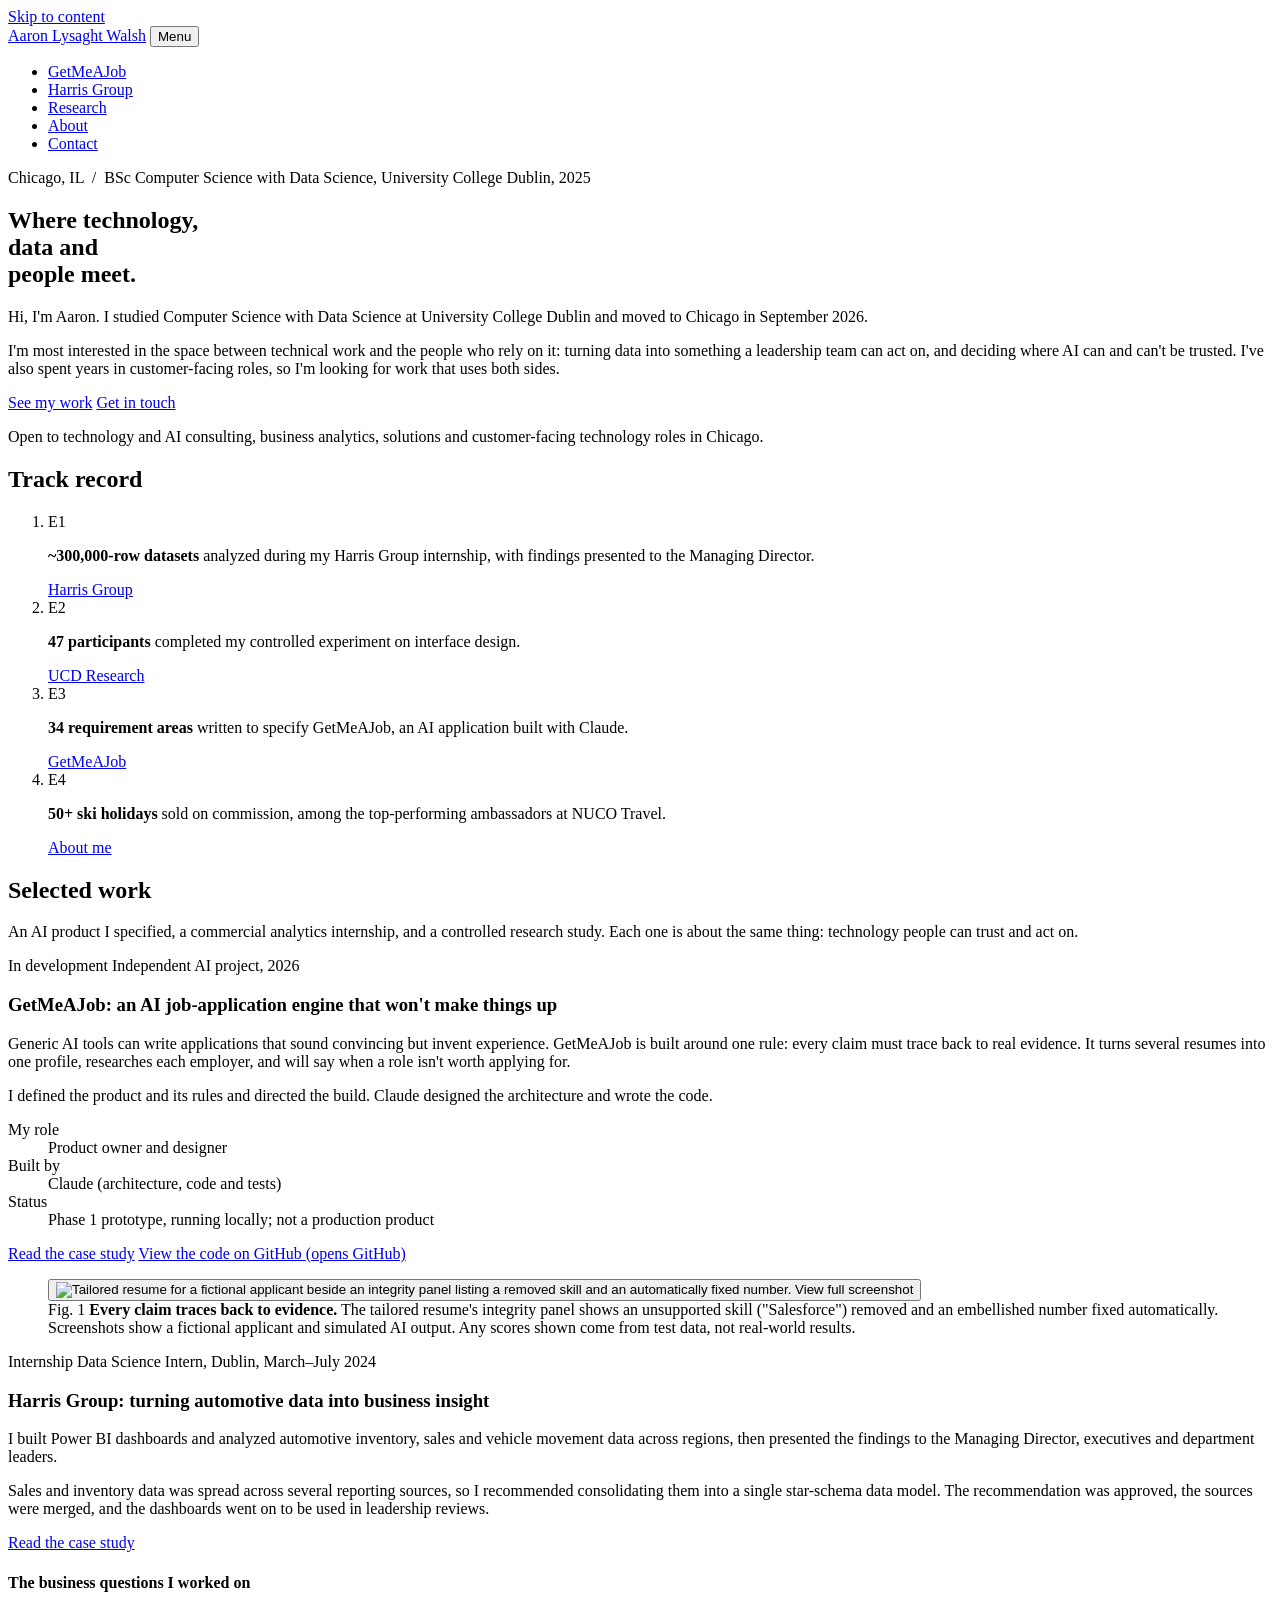
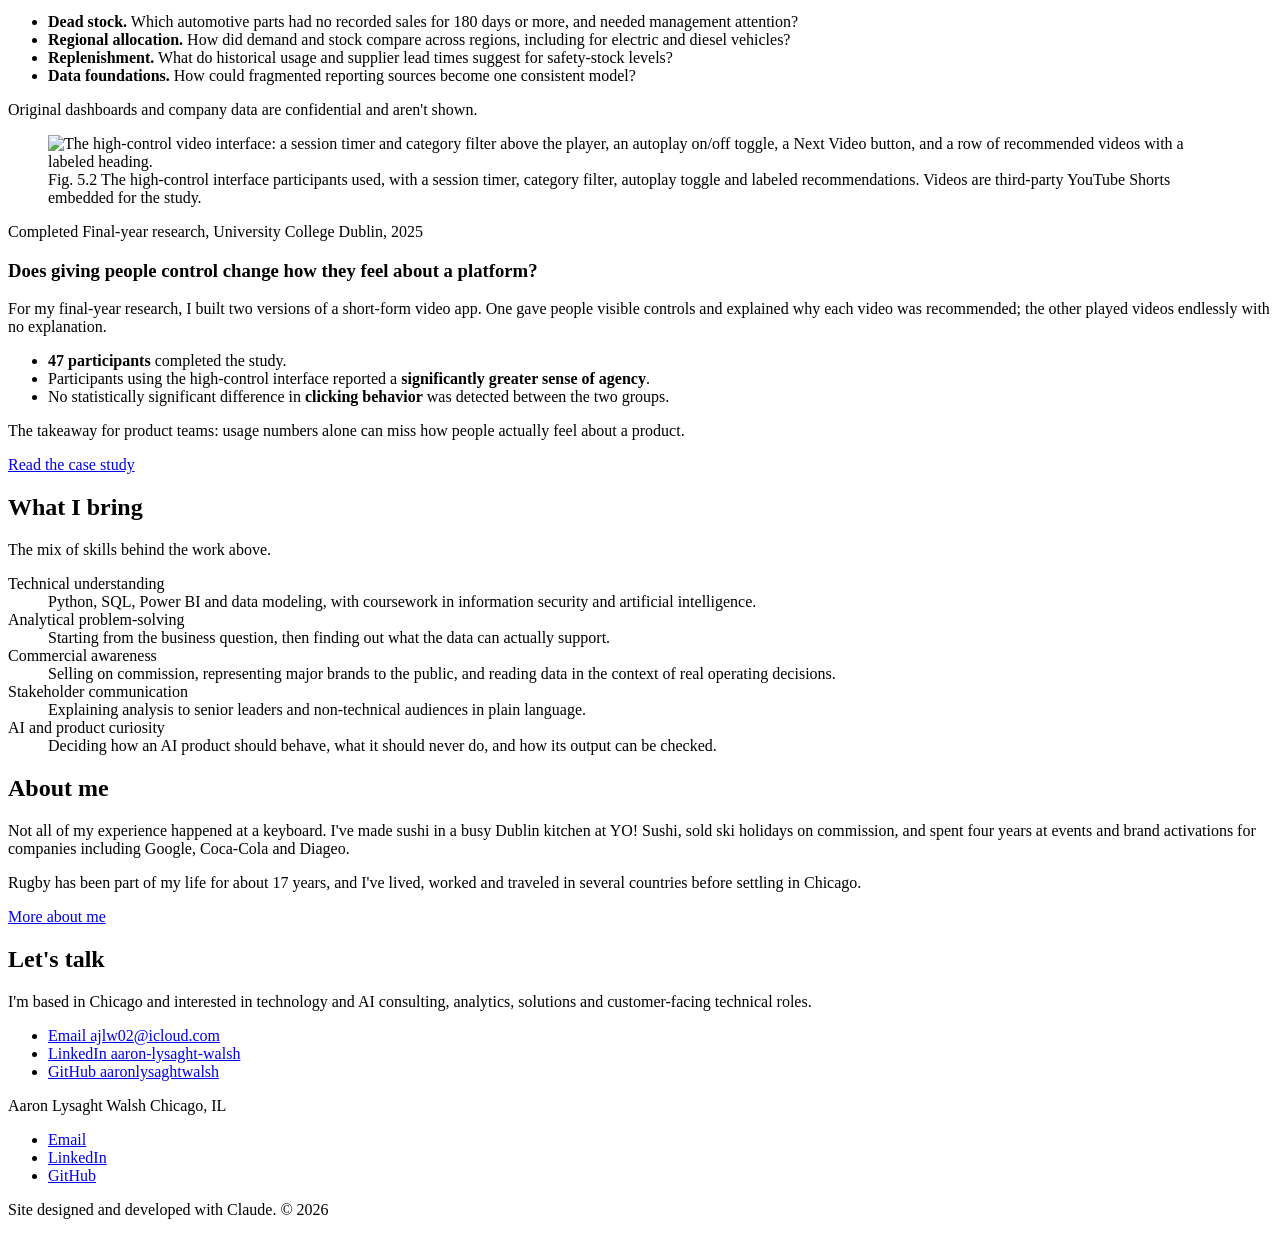
==== index.html @ ab8a4a47 "Add files via upload" ====
<!doctype html>
<html lang="en">
<head>
  <meta charset="utf-8">
  <meta name="viewport" content="width=device-width, initial-scale=1">
  <title>Aaron Lysaght Walsh | Technology, data and people | Chicago</title>
  <meta name="description" content="Aaron Lysaght Walsh is a Computer Science with Data Science graduate in Chicago, combining analytics, AI product thinking, commercial experience and clear stakeholder communication.">
  <link rel="canonical" href="https://aaronlysaghtwalsh.github.io/">
  <meta name="theme-color" content="#F6F4EF" media="(prefers-color-scheme: light)">
  <meta name="theme-color" content="#121418" media="(prefers-color-scheme: dark)">

  <meta property="og:type" content="website">
  <meta property="og:title" content="Aaron Lysaght Walsh | Where technology, data and people meet">
  <meta property="og:description" content="Computer Science with Data Science graduate in Chicago. Analytics, AI product thinking, commercial experience and clear communication.">
  <meta property="og:url" content="https://aaronlysaghtwalsh.github.io/">
  <meta property="og:image" content="https://aaronlysaghtwalsh.github.io/og-image.png">
  <meta property="og:image:width" content="1200">
  <meta property="og:image:height" content="630">
  <meta name="twitter:card" content="summary_large_image">

  <link rel="icon" href="favicon.svg" type="image/svg+xml">
  <link rel="preload" href="assets/fonts/newsreader-var.woff2" as="font" type="font/woff2" crossorigin>
  <link rel="preload" href="assets/fonts/plex-sans-400.woff2" as="font" type="font/woff2" crossorigin>
  <link rel="stylesheet" href="assets/css/styles.css">

  <script type="application/ld+json">
  {
    "@context": "https://schema.org",
    "@type": "Person",
    "name": "Aaron Lysaght Walsh",
    "url": "https://aaronlysaghtwalsh.github.io/",
    "email": "mailto:ajlw02@icloud.com",
    "address": { "@type": "PostalAddress", "addressLocality": "Chicago", "addressRegion": "IL", "addressCountry": "US" },
    "alumniOf": { "@type": "CollegeOrUniversity", "name": "University College Dublin" },
    "knowsAbout": ["Business intelligence", "Data analysis", "Power BI", "Python", "SQL", "AI product design", "User research", "Stakeholder communication"],
    "sameAs": ["https://www.linkedin.com/in/aaron-lysaght-walsh", "https://github.com/aaronlysaghtwalsh"]
  }
  </script>
</head>
<body>
  <a class="skip-link" href="#main">Skip to content</a>

  <header class="site-header">
    <div class="wrap site-header__inner">
      <a class="wordmark" href="./" aria-current="page">Aaron Lysaght Walsh</a>
      <button class="nav-toggle" type="button" aria-expanded="false" aria-controls="site-nav">Menu</button>
      <nav id="site-nav" class="site-nav" aria-label="Main">
        <ul>
          <li><a href="getmeajob/">GetMeAJob</a></li>
          <li><a href="harris-group/">Harris Group</a></li>
          <li><a href="ucd-research/">Research</a></li>
          <li><a href="about/">About</a></li>
          <li><a href="contact/">Contact</a></li>
        </ul>
      </nav>
    </div>
  </header>

  <main id="main">

    <!-- Hero: headline and introduction, with a compact track record in the margin -->
    <section class="hero wrap" aria-labelledby="hero-title">
      <div class="hero__head">
        <p class="hero__place">Chicago, IL &nbsp;/&nbsp; BSc Computer Science with Data Science, University College Dublin, 2025</p>
        <h1 id="hero-title" class="hero__title">Where technology,<br> data and<br class="br-narrow"> people meet.</h1>
      </div>
      <div class="hero__main">
        <div class="hero__intro">
          <p>Hi, I'm Aaron. I studied Computer Science with Data Science at University College Dublin and moved to Chicago in September 2026.</p>
          <p>I'm most interested in the space between technical work and the people who rely on it: turning data into something a leadership team can act on, and deciding where AI can and can't be trusted. I've also spent years in customer-facing roles, so I'm looking for work that uses both sides.</p>
        </div>
        <div class="hero__actions">
          <a class="button button--primary" href="#work">See my work</a>
          <a class="button button--quiet" href="#contact">Get in touch</a>
        </div>
        <p class="hero__open">Open to technology and AI consulting, business analytics, solutions and customer-facing technology roles in Chicago.</p>
      </div>

      <aside class="notes" aria-label="Track record">
        <h2 class="notes__title">Track record</h2>
        <ol class="notes__list">
          <li id="e1" class="note">
            <span class="note__mark" aria-hidden="true">E1</span>
            <p><strong>~300,000-row datasets</strong> analyzed during my Harris Group internship, with findings presented to the Managing Director.</p>
            <a class="note__link" href="#harris">Harris Group</a>
          </li>
          <li id="e2" class="note">
            <span class="note__mark" aria-hidden="true">E2</span>
            <p><strong>47 participants</strong> completed my controlled experiment on interface design.</p>
            <a class="note__link" href="#ucd">UCD Research</a>
          </li>
          <li id="e3" class="note">
            <span class="note__mark" aria-hidden="true">E3</span>
            <p><strong>34 requirement areas</strong> written to specify GetMeAJob, an AI application built with Claude.</p>
            <a class="note__link" href="#getmeajob">GetMeAJob</a>
          </li>
          <li id="e4" class="note">
            <span class="note__mark" aria-hidden="true">E4</span>
            <p><strong>50+ ski holidays</strong> sold on commission, among the top-performing ambassadors at NUCO Travel.</p>
            <a class="note__link" href="about/">About me</a>
          </li>
        </ol>
      </aside>
    </section>

    <!-- Selected work -->
    <section id="work" class="work" aria-labelledby="work-title">
      <div class="wrap">
        <div class="section-head">
          <h2 id="work-title">Selected work</h2>
          <p>An AI product I specified, a commercial analytics internship, and a controlled research study. Each one is about the same thing: technology people can trust and act on.</p>
        </div>

        <!-- GetMeAJob -->
        <article id="getmeajob" class="feature feature--lead" aria-labelledby="gmaj-title">
          <div class="feature__text">
            <p class="feature__meta"><span class="chip chip--progress">In development</span> <span class="feature__kind">Independent AI project, 2026</span></p>
            <h3 id="gmaj-title" class="feature__title">GetMeAJob: an AI <span class="nowrap">job-application</span> engine that won't make things up</h3>
            <p>Generic AI tools can write applications that sound convincing but invent experience. GetMeAJob is built around one rule: every claim must trace back to real evidence. It turns several resumes into one profile, researches each employer, and will say when a role isn't worth applying for.</p>
            <p>I defined the product and its rules and directed the build. Claude designed the architecture and wrote the code.</p>
            <dl class="facts">
              <div><dt>My role</dt><dd>Product owner and designer</dd></div>
              <div><dt>Built by</dt><dd>Claude (architecture, code and tests)</dd></div>
              <div><dt>Status</dt><dd>Phase 1 prototype, running locally; not a production product</dd></div>
            </dl>
            <div class="feature__links">
              <a class="button button--primary" href="getmeajob/">Read the case study</a>
              <a class="text-link" href="https://github.com/aaronlysaghtwalsh/GetMeAJob" rel="noopener">View the code on GitHub <span class="visually-hidden">(opens GitHub)</span></a>
            </div>
          </div>
          <figure class="feature__media plate">
            <button class="plate__open" type="button" data-lightbox="assets/img/getmeajob/01-resume-integrity-full.webp" data-lightbox-alt="Full GetMeAJob resume page for a fictional applicant, with the integrity panel and the app's own checks. All content is simulated test output." data-lightbox-caption="Full screenshot of the resume page. Fictional applicant, simulated AI output; scores come from test data, not real-world results.">
              <img src="assets/img/getmeajob/01-resume-integrity-focus-900.webp"
                   srcset="assets/img/getmeajob/01-resume-integrity-focus-900.webp 900w, assets/img/getmeajob/01-resume-integrity-focus-1600.webp 1600w"
                   sizes="(min-width: 1000px) 640px, 100vw"
                   width="1600" height="1077" loading="lazy" decoding="async"
                   alt="Tailored resume for a fictional applicant beside an integrity panel listing a removed skill and an automatically fixed number.">
              <span class="plate__hint">View full screenshot</span>
            </button>
            <figcaption>
              <span class="fig">Fig. 1</span> <strong>Every claim traces back to evidence.</strong> The tailored resume's integrity panel shows an unsupported skill ("Salesforce") removed and an embellished number fixed automatically.
              <span class="disclosure">Screenshots show a fictional applicant and simulated AI output. Any scores shown come from test data, not real-world results.</span>
            </figcaption>
          </figure>
        </article>

        <!-- Harris Group -->
        <article id="harris" class="feature feature--harris" aria-labelledby="harris-title">
          <div class="feature__text">
            <p class="feature__meta"><span class="chip">Internship</span> <span class="feature__kind">Data Science Intern, Dublin, March–July 2024</span></p>
            <h3 id="harris-title" class="feature__title">Harris Group: turning automotive data into business insight</h3>
            <p>I built Power BI dashboards and analyzed automotive inventory, sales and vehicle movement data across regions, then presented the findings to the Managing Director, executives and department leaders.</p>
            <p>Sales and inventory data was spread across several reporting sources, so I recommended consolidating them into a single star-schema data model. The recommendation was approved, the sources were merged, and the dashboards went on to be used in leadership reviews.</p>
            <div class="feature__links">
              <a class="button button--primary" href="harris-group/">Read the case study</a>
            </div>
          </div>
          <div class="feature__panel plate plate--text">
            <h4 class="panel__title">The business questions I worked on</h4>
            <ul class="questions">
              <li><strong>Dead stock.</strong> Which automotive parts had no recorded sales for 180 days or more, and needed management attention?</li>
              <li><strong>Regional allocation.</strong> How did demand and stock compare across regions, including for electric and diesel vehicles?</li>
              <li><strong>Replenishment.</strong> What do historical usage and supplier lead times suggest for safety-stock levels?</li>
              <li><strong>Data foundations.</strong> How could fragmented reporting sources become one consistent model?</li>
            </ul>
            <p class="panel__note">Original dashboards and company data are confidential and aren't shown.</p>
          </div>
        </article>

        <!-- UCD Research -->
        <article id="ucd" class="feature feature--ucd" aria-labelledby="ucd-title">
          <figure class="feature__media plate plate--figure">
            <img src="assets/img/ucd-research/fig-5.2-high-control-interface.webp" width="312" height="380" loading="lazy" decoding="async"
                 alt="The high-control video interface: a session timer and category filter above the player, an autoplay on/off toggle, a Next Video button, and a row of recommended videos with a labeled heading.">
            <figcaption>
              <span class="fig">Fig. 5.2</span> The high-control interface participants used, with a session timer, category filter, autoplay toggle and labeled recommendations. Videos are third-party YouTube Shorts embedded for the study.
            </figcaption>
          </figure>
          <div class="feature__text">
            <p class="feature__meta"><span class="chip">Completed</span> <span class="feature__kind">Final-year research, University College Dublin, 2025</span></p>
            <h3 id="ucd-title" class="feature__title">Does giving people control change how they feel about a platform?</h3>
            <p>For my final-year research, I built two versions of a short-form video app. One gave people visible controls and explained why each video was recommended; the other played videos endlessly with no explanation.</p>
            <ul class="findings">
              <li><strong>47 participants</strong> completed the study.</li>
              <li>Participants using the high-control interface reported a <strong>significantly greater sense of agency</strong>.</li>
              <li>No statistically significant difference in <strong>clicking behavior</strong> was detected between the two groups.</li>
            </ul>
            <p>The takeaway for product teams: usage numbers alone can miss how people actually feel about a product.</p>
            <div class="feature__links">
              <a class="button button--primary" href="ucd-research/">Read the case study</a>
            </div>
          </div>
        </article>
      </div>
    </section>

    <!-- What I bring -->
    <section class="bring" aria-labelledby="bring-title">
      <div class="wrap bring__inner">
        <div class="section-head section-head--side">
          <h2 id="bring-title">What I bring</h2>
          <p>The mix of skills behind the work above.</p>
        </div>
        <dl class="bring__list">
          <div>
            <dt>Technical understanding</dt>
            <dd>Python, SQL, Power BI and data modeling, with coursework in information security and artificial intelligence.</dd>
          </div>
          <div>
            <dt>Analytical problem-solving</dt>
            <dd>Starting from the business question, then finding out what the data can actually support.</dd>
          </div>
          <div>
            <dt>Commercial awareness</dt>
            <dd>Selling on commission, representing major brands to the public, and reading data in the context of real operating decisions.</dd>
          </div>
          <div>
            <dt>Stakeholder communication</dt>
            <dd>Explaining analysis to senior leaders and non-technical audiences in plain language.</dd>
          </div>
          <div>
            <dt>AI and product curiosity</dt>
            <dd>Deciding how an AI product should behave, what it should never do, and how its output can be checked.</dd>
          </div>
        </dl>
      </div>
    </section>

    <!-- About + contact -->
    <section class="closing" aria-label="About and contact">
      <div class="wrap closing__inner">
        <div class="about-short">
          <h2>About me</h2>
          <p>Not all of my experience happened at a keyboard. I've made sushi in a busy Dublin kitchen at YO! Sushi, sold ski holidays on commission, and spent four years at events and brand activations for companies including Google, Coca-Cola and Diageo.</p>
          <p>Rugby has been part of my life for about 17 years, and I've lived, worked and traveled in several countries before settling in Chicago.</p>
          <a class="text-link" href="about/">More about me</a>
        </div>
        <div id="contact" class="contact-short">
          <h2>Let's talk</h2>
          <p>I'm based in Chicago and interested in technology and AI consulting, analytics, solutions and customer-facing technical roles.</p>
          <ul class="contact-links">
            <li><a class="contact-link" href="mailto:ajlw02@icloud.com"><span class="contact-link__label">Email</span> ajlw02@icloud.com</a></li>
            <li><a class="contact-link" href="https://www.linkedin.com/in/aaron-lysaght-walsh" rel="noopener"><span class="contact-link__label">LinkedIn</span> aaron-lysaght-walsh</a></li>
            <li><a class="contact-link" href="https://github.com/aaronlysaghtwalsh" rel="noopener"><span class="contact-link__label">GitHub</span> aaronlysaghtwalsh</a></li>
          </ul>
        </div>
      </div>
    </section>
  </main>

  <footer class="site-footer">
    <div class="wrap site-footer__inner">
      <p class="site-footer__name">Aaron Lysaght Walsh <span>Chicago, IL</span></p>
      <ul class="site-footer__links">
        <li><a href="mailto:ajlw02@icloud.com">Email</a></li>
        <li><a href="https://www.linkedin.com/in/aaron-lysaght-walsh" rel="noopener">LinkedIn</a></li>
        <li><a href="https://github.com/aaronlysaghtwalsh" rel="noopener">GitHub</a></li>
      </ul>
      <p class="site-footer__credit">Site designed and developed with Claude. © 2026</p>
    </div>
  </footer>

  <dialog class="lightbox" aria-label="Full-size image">
    <form method="dialog" class="lightbox__bar">
      <p class="lightbox__caption"></p>
      <button class="lightbox__close" type="submit">Close</button>
    </form>
    <div class="lightbox__scroll">
      <img class="lightbox__img" src="" alt="">
    </div>
  </dialog>

  <script src="assets/js/main.js" defer></script>
</body>
</html>
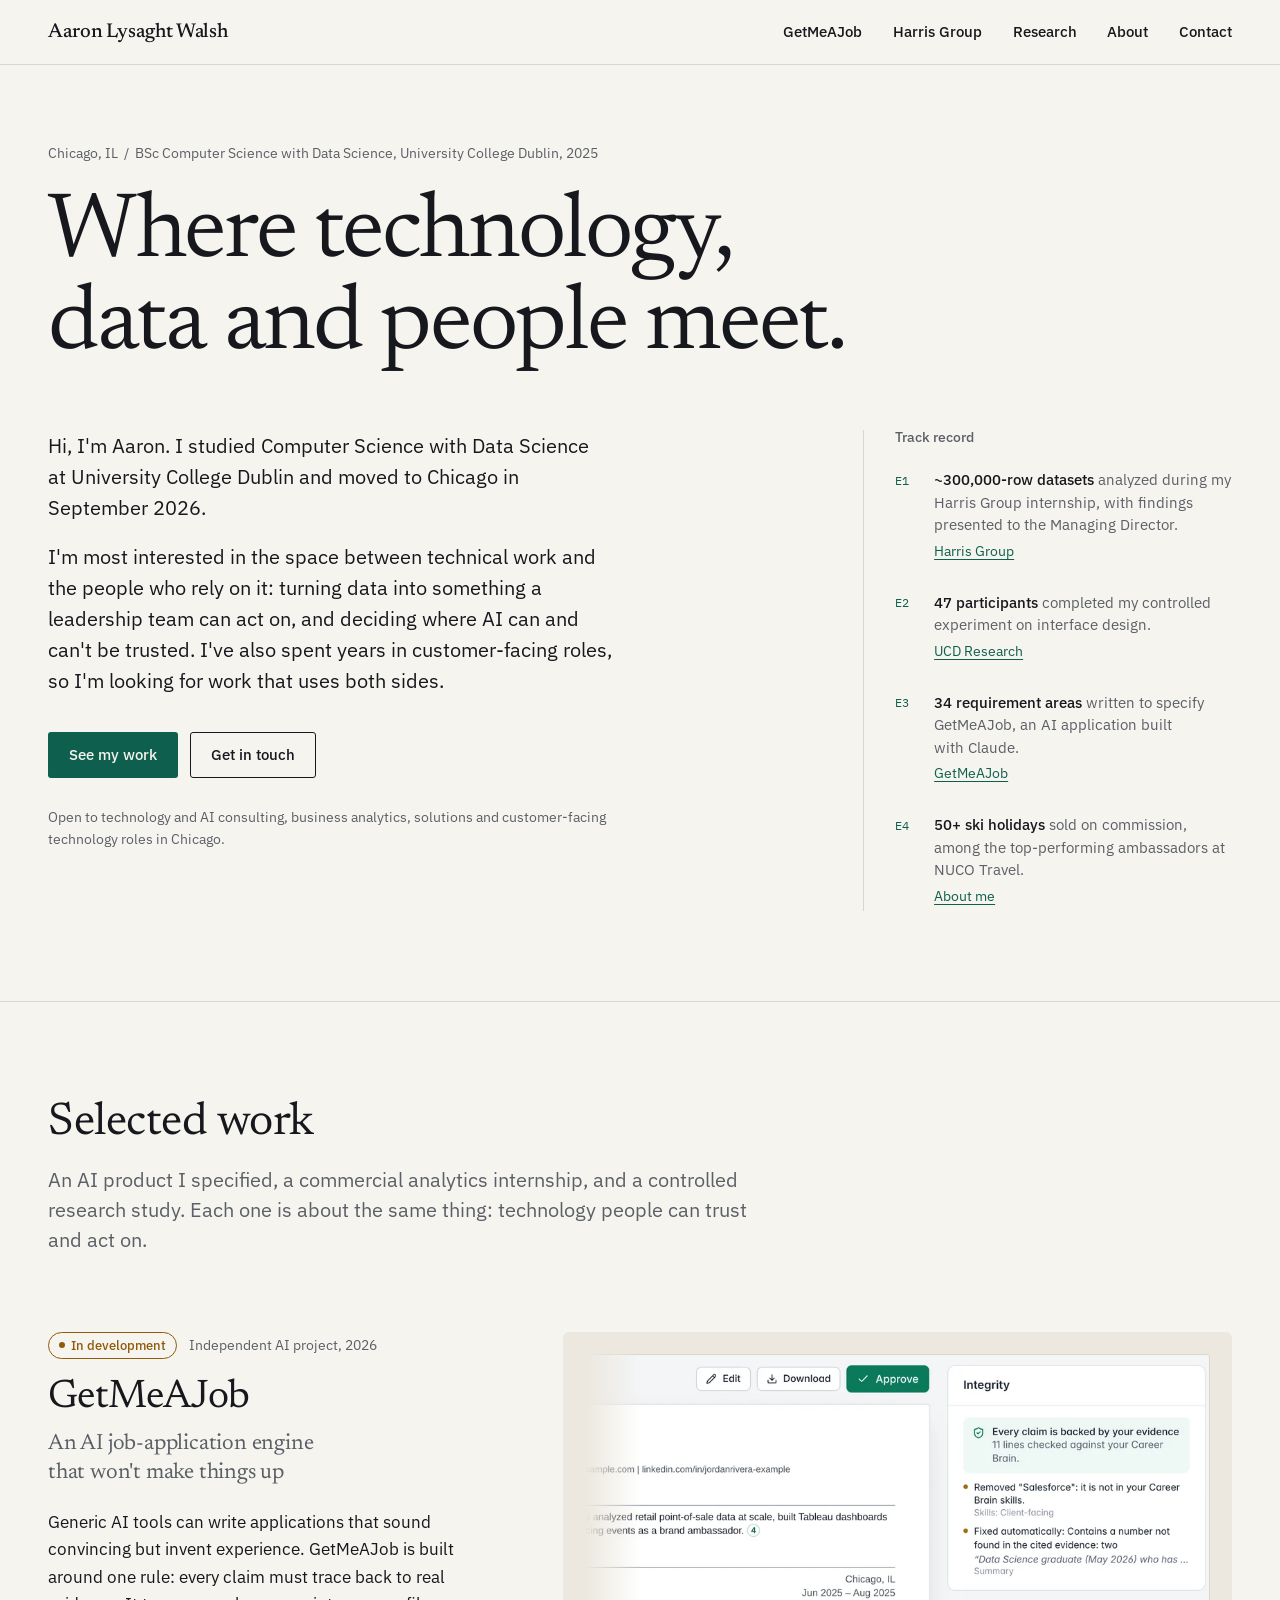
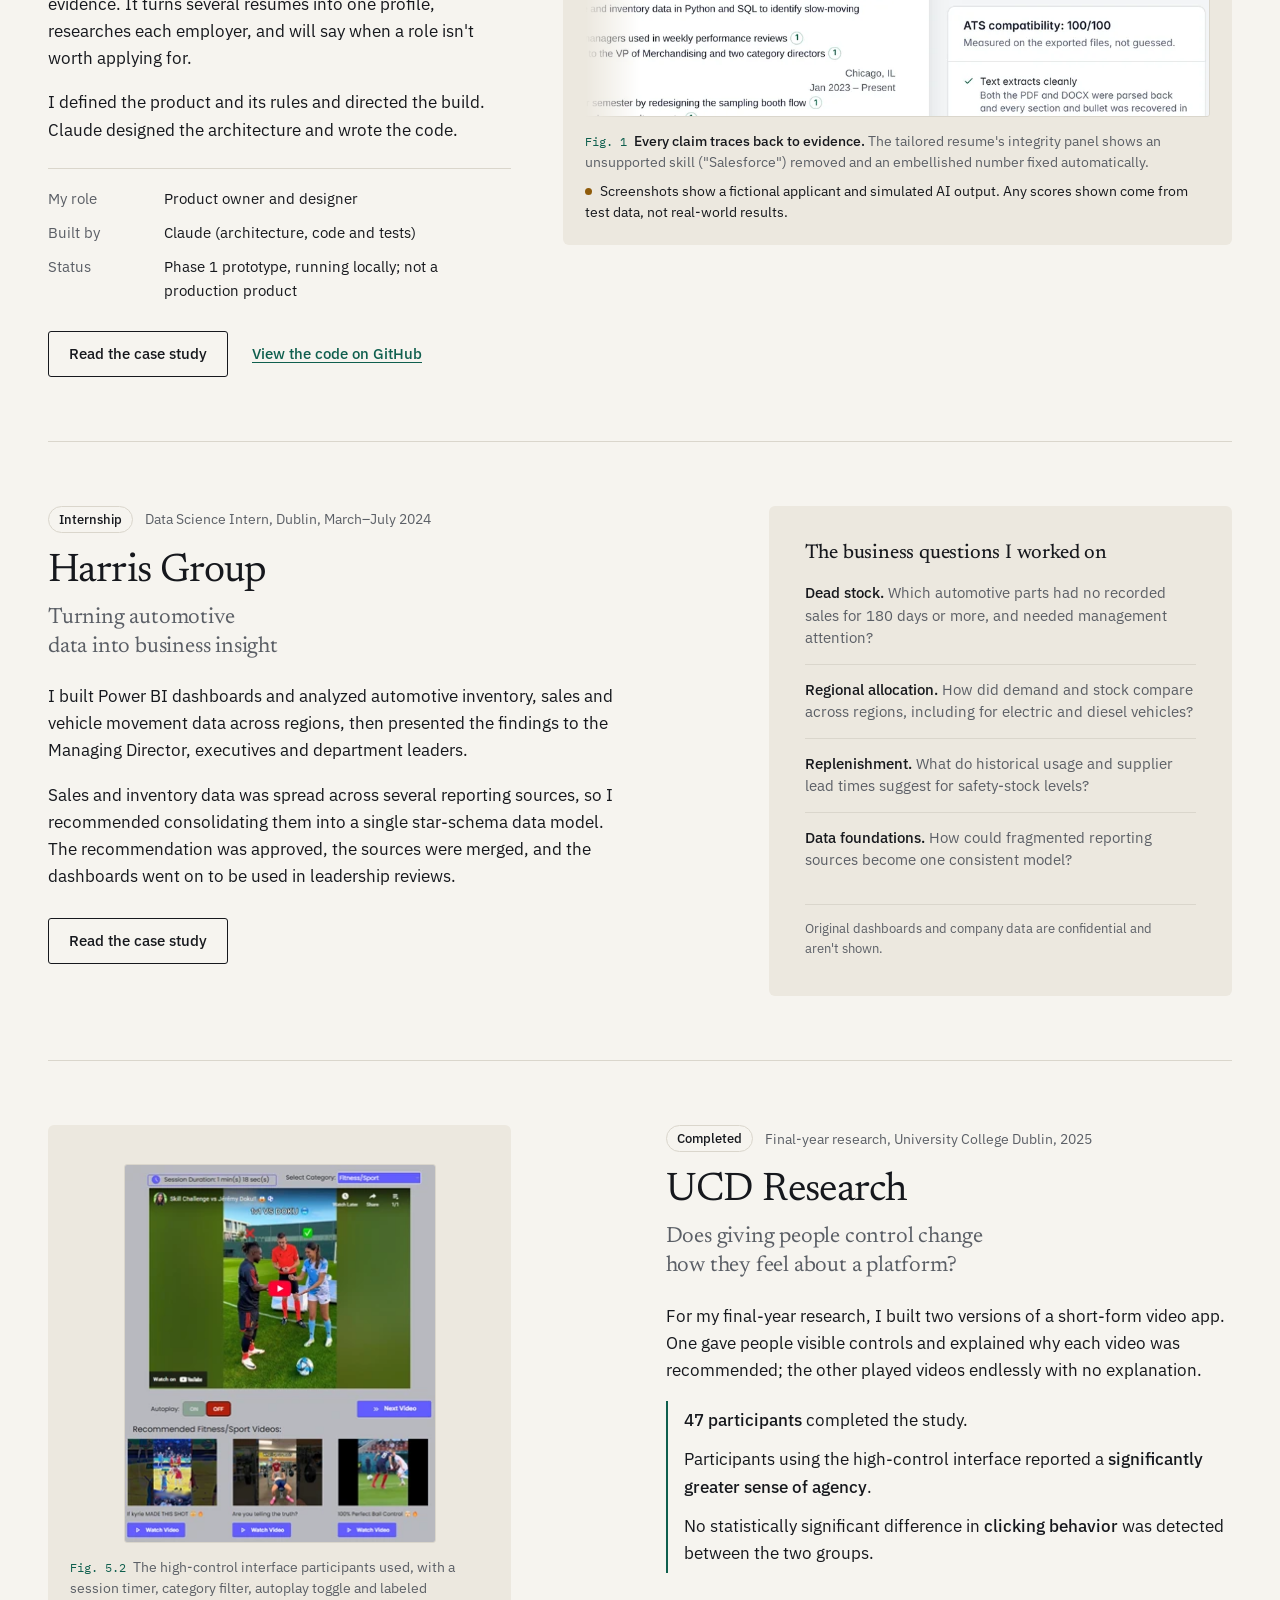
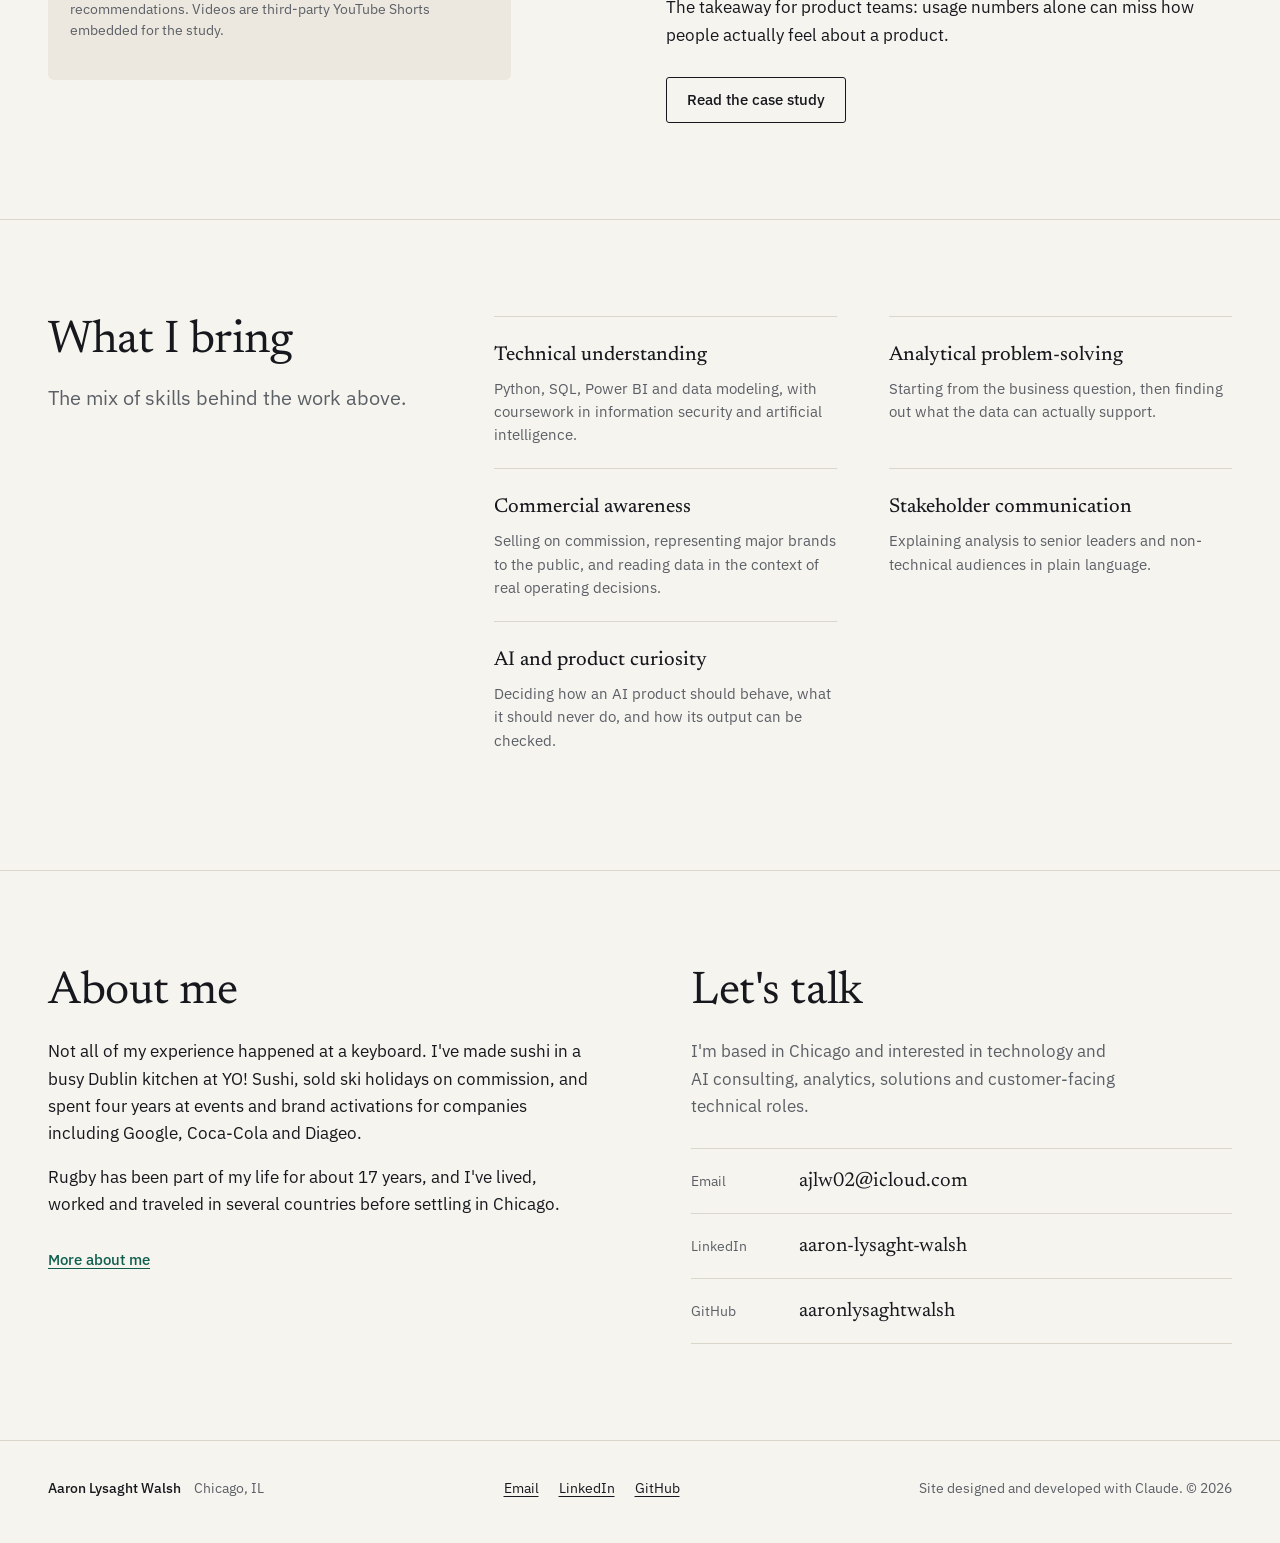
==== commit 81d2afe9: "Add files via upload" ====
--- a/index.html
+++ b/index.html
@@ -115,7 +115,7 @@
         <article id="getmeajob" class="feature feature--lead" aria-labelledby="gmaj-title">
           <div class="feature__text">
             <p class="feature__meta"><span class="chip chip--progress">In development</span> <span class="feature__kind">Independent AI project, 2026</span></p>
-            <h3 id="gmaj-title" class="feature__title">GetMeAJob: an AI <span class="nowrap">job-application</span> engine that won't make things up</h3>
+            <h3 id="gmaj-title" class="feature__title"><span class="feature__name">GetMeAJob<span class="visually-hidden">:</span></span> <span class="feature__tagline">An AI <span class="nowrap">job-application</span> engine that won't make things up</span></h3>
             <p>Generic AI tools can write applications that sound convincing but invent experience. GetMeAJob is built around one rule: every claim must trace back to real evidence. It turns several resumes into one profile, researches each employer, and will say when a role isn't worth applying for.</p>
             <p>I defined the product and its rules and directed the build. Claude designed the architecture and wrote the code.</p>
             <dl class="facts">
@@ -124,18 +124,18 @@
               <div><dt>Status</dt><dd>Phase 1 prototype, running locally; not a production product</dd></div>
             </dl>
             <div class="feature__links">
-              <a class="button button--primary" href="getmeajob/">Read the case study</a>
+              <a class="button button--quiet" href="getmeajob/">Read the case study</a>
               <a class="text-link" href="https://github.com/aaronlysaghtwalsh/GetMeAJob" rel="noopener">View the code on GitHub <span class="visually-hidden">(opens GitHub)</span></a>
             </div>
           </div>
-          <figure class="feature__media plate">
+          <figure class="feature__media plate plate--detail">
             <button class="plate__open" type="button" data-lightbox="assets/img/getmeajob/01-resume-integrity-full.webp" data-lightbox-alt="Full GetMeAJob resume page for a fictional applicant, with the integrity panel and the app's own checks. All content is simulated test output." data-lightbox-caption="Full screenshot of the resume page. Fictional applicant, simulated AI output; scores come from test data, not real-world results.">
-              <img src="assets/img/getmeajob/01-resume-integrity-focus-900.webp"
-                   srcset="assets/img/getmeajob/01-resume-integrity-focus-900.webp 900w, assets/img/getmeajob/01-resume-integrity-focus-1600.webp 1600w"
+              <img src="assets/img/getmeajob/01-resume-integrity-detail-900.webp"
+                   srcset="assets/img/getmeajob/01-resume-integrity-detail-900.webp 900w, assets/img/getmeajob/01-resume-integrity-detail-1400.webp 1400w"
                    sizes="(min-width: 1000px) 640px, 100vw"
-                   width="1600" height="1077" loading="lazy" decoding="async"
+                   width="1400" height="811" loading="lazy" decoding="async"
                    alt="Tailored resume for a fictional applicant beside an integrity panel listing a removed skill and an automatically fixed number.">
-              <span class="plate__hint">View full screenshot</span>
+              <span class="plate__hint"><svg viewBox="0 0 16 16" aria-hidden="true" focusable="false"><path d="M9.5 2.5h4v4M13.5 2.5 9 7M6.5 13.5h-4v-4M2.5 13.5 7 9" fill="none" stroke="currentColor" stroke-width="1.5" stroke-linecap="round" stroke-linejoin="round"/></svg>Enlarge</span>
             </button>
             <figcaption>
               <span class="fig">Fig. 1</span> <strong>Every claim traces back to evidence.</strong> The tailored resume's integrity panel shows an unsupported skill ("Salesforce") removed and an embellished number fixed automatically.
@@ -148,11 +148,11 @@
         <article id="harris" class="feature feature--harris" aria-labelledby="harris-title">
           <div class="feature__text">
             <p class="feature__meta"><span class="chip">Internship</span> <span class="feature__kind">Data Science Intern, Dublin, March–July 2024</span></p>
-            <h3 id="harris-title" class="feature__title">Harris Group: turning automotive data into business insight</h3>
+            <h3 id="harris-title" class="feature__title"><span class="feature__name">Harris Group<span class="visually-hidden">:</span></span> <span class="feature__tagline">Turning automotive data into business insight</span></h3>
             <p>I built Power BI dashboards and analyzed automotive inventory, sales and vehicle movement data across regions, then presented the findings to the Managing Director, executives and department leaders.</p>
             <p>Sales and inventory data was spread across several reporting sources, so I recommended consolidating them into a single star-schema data model. The recommendation was approved, the sources were merged, and the dashboards went on to be used in leadership reviews.</p>
             <div class="feature__links">
-              <a class="button button--primary" href="harris-group/">Read the case study</a>
+              <a class="button button--quiet" href="harris-group/">Read the case study</a>
             </div>
           </div>
           <div class="feature__panel plate plate--text">
@@ -178,7 +178,7 @@
           </figure>
           <div class="feature__text">
             <p class="feature__meta"><span class="chip">Completed</span> <span class="feature__kind">Final-year research, University College Dublin, 2025</span></p>
-            <h3 id="ucd-title" class="feature__title">Does giving people control change how they feel about a platform?</h3>
+            <h3 id="ucd-title" class="feature__title"><span class="feature__name">UCD Research<span class="visually-hidden">:</span></span> <span class="feature__tagline">Does giving people control change how they feel about a platform?</span></h3>
             <p>For my final-year research, I built two versions of a short-form video app. One gave people visible controls and explained why each video was recommended; the other played videos endlessly with no explanation.</p>
             <ul class="findings">
               <li><strong>47 participants</strong> completed the study.</li>
@@ -187,7 +187,7 @@
             </ul>
             <p>The takeaway for product teams: usage numbers alone can miss how people actually feel about a product.</p>
             <div class="feature__links">
-              <a class="button button--primary" href="ucd-research/">Read the case study</a>
+              <a class="button button--quiet" href="ucd-research/">Read the case study</a>
             </div>
           </div>
         </article>
--- a/assets/css/styles.css
+++ b/assets/css/styles.css
@@ -0,0 +1,584 @@
+/* =========================================================
+   Aaron Lysaght Walsh — portfolio styles
+   1. Fonts        2. Design tokens   3. Base
+   4. Layout       5. Header & nav    6. Hero & evidence notes
+   7. Sections     8. Features        9. Plates & figures
+   10. Small parts 11. Closing        12. Footer
+   13. Lightbox    14. Placeholder pages
+   15. Motion      16. Responsive
+   To change a colour or size everywhere, edit section 2.
+   ========================================================= */
+
+/* 1. Fonts (self-hosted, Latin subset, SIL Open Font Licence) */
+@font-face {
+  font-family: "Newsreader";
+  src: url("../fonts/newsreader-var.woff2") format("woff2");
+  font-weight: 200 800;
+  font-style: normal;
+  font-display: swap;
+}
+@font-face {
+  font-family: "IBM Plex Sans";
+  src: url("../fonts/plex-sans-400.woff2") format("woff2");
+  font-weight: 400;
+  font-style: normal;
+  font-display: swap;
+}
+@font-face {
+  font-family: "IBM Plex Sans";
+  src: url("../fonts/plex-sans-500.woff2") format("woff2");
+  font-weight: 500 700;
+  font-style: normal;
+  font-display: swap;
+}
+@font-face {
+  font-family: "IBM Plex Mono";
+  src: url("../fonts/plex-mono-400.woff2") format("woff2");
+  font-weight: 400;
+  font-style: normal;
+  font-display: swap;
+}
+
+/* 2. Design tokens */
+:root {
+  --paper: #F6F4EF;
+  --ink: #16181D;
+  --graphite: #5B5F66;
+  --rule: #DAD6CC;
+  --plate: #ECE8DF;
+  --green: #0F5F4E;
+  --green-tint: #E3EEE9;
+  --amber: #8F5B0A;
+  --on-green: #F6F4EF;
+
+  --font-display: "Newsreader", Georgia, "Times New Roman", serif;
+  --font-text: "IBM Plex Sans", system-ui, -apple-system, "Segoe UI", sans-serif;
+  --font-mono: "IBM Plex Mono", ui-monospace, "SFMono-Regular", Menlo, monospace;
+
+  --step--1: 0.875rem;
+  --step-0: 1.0625rem;
+  --step-1: 1.25rem;
+  --step-2: clamp(1.5rem, 1.2rem + 1.1vw, 2rem);
+  --step-3: clamp(2rem, 1.5rem + 2vw, 2.875rem);
+  --step-hero: clamp(2.75rem, 1.4rem + 5.6vw, 5.75rem);
+
+  --gutter: clamp(20px, 5vw, 48px);
+  --max: 1200px;
+  --measure: 36rem;
+  --space-section: clamp(64px, 7.5vw, 112px);
+  --radius-plate: 6px;
+  --radius-control: 3px;
+}
+
+@media (prefers-color-scheme: dark) {
+  :root {
+    --paper: #121418;
+    --ink: #ECE9E2;
+    --graphite: #A3A7AE;
+    --rule: #2A2E35;
+    --plate: #1B1E23;
+    --green: #5CC3A4;
+    --green-tint: #17322B;
+    --amber: #E3A64A;
+    --on-green: #0E1A16;
+  }
+}
+
+/* 3. Base */
+*, *::before, *::after { box-sizing: border-box; }
+html { -webkit-text-size-adjust: 100%; text-size-adjust: 100%; scroll-behavior: smooth; }
+body {
+  margin: 0;
+  background: var(--paper);
+  color: var(--ink);
+  font-family: var(--font-text);
+  font-size: var(--step-0);
+  line-height: 1.6;
+  font-kerning: normal;
+  -webkit-font-smoothing: antialiased;
+  overflow-x: hidden;
+}
+h1, h2, h3, h4 {
+  font-family: var(--font-display);
+  font-weight: 400;
+  line-height: 1.12;
+  letter-spacing: -0.01em;
+  margin: 0;
+  text-wrap: balance;
+}
+h2 { font-size: var(--step-3); }
+p { margin: 0 0 1em; text-wrap: pretty; }
+p:last-child { margin-bottom: 0; }
+img { display: block; max-width: 100%; height: auto; }
+a { color: var(--green); text-decoration-thickness: 1px; text-underline-offset: 0.18em; }
+a:hover { text-decoration-thickness: 2px; }
+:focus-visible { outline: 2px solid var(--green); outline-offset: 3px; border-radius: 2px; }
+strong { font-weight: 500; }
+::selection { background: var(--green-tint); }
+
+.visually-hidden {
+  position: absolute !important; width: 1px; height: 1px; padding: 0; margin: -1px;
+  overflow: hidden; clip: rect(0 0 0 0); white-space: nowrap; border: 0;
+}
+.skip-link {
+  position: absolute; left: var(--gutter); top: -100px; z-index: 100;
+  background: var(--ink); color: var(--paper); padding: 10px 16px; border-radius: var(--radius-control);
+}
+.skip-link:focus { top: 12px; }
+
+/* 4. Layout */
+.wrap { width: 100%; max-width: calc(var(--max) + 2 * var(--gutter)); margin-inline: auto; padding-inline: var(--gutter); }
+
+/* 5. Header & nav */
+.site-header {
+  position: sticky; top: 0; z-index: 50;
+  background: var(--paper); /* solid on purpose: a backdrop-filter here would trap the fixed mobile menu */
+  border-bottom: 1px solid var(--rule);
+}
+.site-header__inner { display: flex; align-items: center; justify-content: space-between; min-height: 64px; gap: 24px; }
+.wordmark {
+  font-family: var(--font-display); font-size: 1.25rem; font-weight: 500; letter-spacing: -0.005em;
+  color: var(--ink); text-decoration: none; white-space: nowrap;
+}
+.site-nav ul { list-style: none; margin: 0; padding: 0; display: flex; gap: clamp(16px, 2.4vw, 32px); }
+.site-nav a {
+  color: var(--ink); text-decoration: none; font-size: 0.9375rem; font-weight: 500;
+  padding-block: 6px; background: linear-gradient(var(--green), var(--green)) left bottom / 0 1px no-repeat;
+  transition: background-size 0.2s ease;
+}
+.site-nav a:hover, .site-nav a[aria-current="page"] { background-size: 100% 1px; }
+.nav-toggle {
+  display: none; font: inherit; font-size: 0.9375rem; font-weight: 500; color: var(--ink);
+  background: none; border: 1px solid var(--rule); border-radius: var(--radius-control);
+  padding: 8px 14px; min-height: 44px; cursor: pointer;
+}
+
+/* 6. Hero & evidence notes */
+.hero {
+  display: grid;
+  grid-template-columns: minmax(0, 8fr) minmax(0, 4fr);
+  column-gap: clamp(40px, 6vw, 88px);
+  padding-top: clamp(40px, 6vw, 88px);
+  padding-bottom: clamp(64px, 7vw, 104px);
+}
+.hero__head { grid-column: 1 / -1; }
+.hero__place { font-size: var(--step--1); color: var(--graphite); margin-bottom: 24px; }
+.hero__title {
+  font-size: var(--step-hero);
+  font-weight: 380;
+  line-height: 1;
+  letter-spacing: -0.025em;
+  max-width: 22ch;
+  text-wrap: wrap;
+  margin-bottom: clamp(36px, 4.5vw, 64px);
+}
+.br-narrow { display: none; }
+@media (max-width: 560px) { .br-narrow { display: inline; } }
+.hero__intro { max-width: var(--measure); font-size: var(--step-1); line-height: 1.55; }
+.hero__intro p { margin-bottom: 0.9em; }
+.hero__actions { display: flex; flex-wrap: wrap; gap: 12px; margin-top: 36px; }
+.hero__open { margin-top: 28px; font-size: var(--step--1); color: var(--graphite); max-width: var(--measure); }
+
+.notes { align-self: start; border-left: 1px solid var(--rule); padding-left: clamp(20px, 2.4vw, 32px); }
+.notes__title { font-family: var(--font-text); font-size: var(--step--1); font-weight: 500; color: var(--graphite); letter-spacing: 0; margin-bottom: 20px; }
+.notes__list { list-style: none; margin: 0; padding: 0; display: grid; gap: 22px; }
+.note {
+  position: relative; display: grid; grid-template-columns: 2.1em 1fr; column-gap: 8px;
+  font-size: 0.9375rem; line-height: 1.5; color: var(--graphite);
+  padding: 4px 0; transition: color 0.15s ease;
+}
+.note strong { color: var(--ink); }
+.note__mark { font-family: var(--font-mono); font-size: 0.75rem; color: var(--green); padding-top: 0.2em; }
+.note p { grid-column: 2; margin: 0; }
+.note__link { grid-column: 2; font-size: var(--step--1); margin-top: 4px; width: fit-content; }
+.note::before {
+  content: ""; position: absolute; left: calc(-1 * clamp(20px, 2.4vw, 32px) - 1px); top: 4px; bottom: 4px;
+  width: 2px; background: var(--green); transform: scaleY(0); transition: transform 0.2s ease;
+}
+.note:target { color: var(--ink); }
+.note:target::before { transform: scaleY(1); }
+
+/* 7. Sections */
+.section-head { max-width: 44rem; margin-bottom: clamp(48px, 6vw, 80px); }
+.section-head h2 { margin-bottom: 16px; }
+.section-head p { color: var(--graphite); font-size: var(--step-1); line-height: 1.5; }
+
+.work { padding-block: var(--space-section); border-top: 1px solid var(--rule); }
+
+/* 8. Features */
+.feature {
+  display: grid; grid-template-columns: repeat(12, minmax(0, 1fr)); column-gap: clamp(24px, 4vw, 56px);
+  align-items: start;
+  padding-block: clamp(48px, 5vw, 72px);
+  border-top: 1px solid var(--rule);
+}
+.feature:first-of-type { border-top: 0; padding-top: 0; }
+.feature:last-of-type { padding-bottom: 0; }
+.feature__text { max-width: var(--measure); }
+.feature--lead .feature__text { grid-column: 1 / span 5; }
+.feature--lead .feature__media { grid-column: 6 / -1; }
+.feature--harris .feature__text { grid-column: 1 / span 6; }
+.feature--harris .feature__panel { grid-column: 8 / -1; }
+.feature--ucd .feature__media { grid-column: 1 / span 5; }
+.feature--ucd .feature__text { grid-column: 7 / -1; }
+
+.feature__meta { display: flex; flex-wrap: wrap; align-items: center; gap: 8px 12px; font-size: var(--step--1); color: var(--graphite); margin-bottom: 18px; }
+.feature__title { margin-bottom: 22px; }
+/* Project name first, then its one-line description, so the three projects scan as a set */
+.feature__name { display: block; font-size: clamp(1.875rem, 1.4rem + 1.6vw, 2.5rem); line-height: 1.08; letter-spacing: -0.015em; }
+.feature__tagline { display: block; margin-top: 10px; font-size: clamp(1.1875rem, 1rem + 0.5vw, 1.375rem); line-height: 1.3; color: var(--graphite); max-width: 28ch; }
+.feature__links { display: flex; flex-wrap: wrap; align-items: center; gap: 12px 24px; margin-top: 28px; }
+
+.facts { margin: 24px 0 0; display: grid; gap: 10px; border-top: 1px solid var(--rule); padding-top: 18px; }
+.facts div { display: grid; grid-template-columns: 6.5rem 1fr; gap: 12px; font-size: 0.9375rem; }
+.facts dt { color: var(--graphite); }
+.facts dd { margin: 0; }
+
+/* 9. Plates & figures */
+.plate { background: var(--plate); border-radius: var(--radius-plate); padding: clamp(14px, 1.8vw, 22px); margin: 0; }
+.plate img { border-radius: 3px; border: 1px solid var(--rule); transition: border-color 0.15s ease; }
+.plate__open {
+  position: relative; display: block; width: 100%; padding: 0; border: 0; background: none;
+  cursor: zoom-in; border-radius: 3px; color: inherit; font: inherit;
+}
+/* Quiet "Enlarge" control in the corner instead of a heavy dark badge over the content */
+.plate__hint {
+  position: absolute; right: 10px; top: 10px;
+  display: inline-flex; align-items: center; gap: 6px;
+  font-size: 0.75rem; font-weight: 500; line-height: 1; color: var(--ink);
+  background: color-mix(in srgb, var(--paper) 94%, transparent); border: 1px solid var(--rule);
+  padding: 6px 9px; border-radius: 999px;
+  transition: border-color 0.15s ease, color 0.15s ease;
+}
+.plate__hint svg { width: 12px; height: 12px; flex: none; }
+.plate__open:hover img, .plate__open:focus-visible img { border-color: color-mix(in srgb, var(--ink) 35%, var(--rule)); }
+.plate__open:hover .plate__hint, .plate__open:focus-visible .plate__hint { border-color: var(--green); color: var(--green); }
+/* Mouse and keyboard: reveal the control on hover/focus so it never sits over the interface at rest.
+   Touch screens: show it below the image instead of on top of it. */
+@media (hover: hover) and (pointer: fine) {
+  .plate__hint { opacity: 0; transition: opacity 0.15s ease, border-color 0.15s ease, color 0.15s ease; }
+  .plate__open:hover .plate__hint, .plate__open:focus-visible .plate__hint { opacity: 1; }
+}
+@media (hover: none), (pointer: coarse) {
+  .plate__hint { position: static; margin: 10px 0 0 auto; width: fit-content; display: flex; }
+}
+/* Homepage detail crop: fade the cut edge so the crop reads as deliberate */
+.plate--detail img { -webkit-mask-image: linear-gradient(to right, transparent 0, #000 56px); mask-image: linear-gradient(to right, transparent 0, #000 56px); border-left-color: transparent; }
+.plate figcaption { margin-top: 14px; font-size: 0.875rem; line-height: 1.5; color: var(--graphite); max-width: 40rem; }
+.plate figcaption strong { color: var(--ink); }
+.fig { font-family: var(--font-mono); font-size: 0.75rem; color: var(--green); margin-right: 4px; }
+.disclosure { display: block; margin-top: 8px; color: var(--ink); }
+.disclosure::before { content: ""; display: inline-block; width: 7px; height: 7px; border-radius: 50%; background: var(--amber); margin-right: 8px; vertical-align: 0.1em; }
+
+.plate--figure { display: grid; justify-items: center; padding-block: clamp(24px, 3vw, 40px); }
+.plate--figure img { width: 312px; max-width: 100%; }
+.plate--figure figcaption { justify-self: stretch; }
+
+.plate--text { padding: clamp(24px, 3vw, 36px); }
+.panel__title { font-size: var(--step-1); font-weight: 450; margin-bottom: 18px; }
+.questions { list-style: none; margin: 0; padding: 0; }
+.questions li { padding-block: 14px; border-top: 1px solid var(--rule); font-size: 0.9375rem; line-height: 1.5; color: var(--graphite); }
+.questions li:first-child { border-top: 0; padding-top: 0; }
+.questions strong { color: var(--ink); }
+.panel__note { margin-top: 18px; padding-top: 14px; border-top: 1px solid var(--rule); font-size: 0.8125rem; color: var(--graphite); }
+
+/* 10. Small parts: chips, buttons, links, stats */
+.chip {
+  display: inline-flex; align-items: center; gap: 6px;
+  font-size: 0.8125rem; font-weight: 500; line-height: 1; color: var(--ink);
+  border: 1px solid var(--rule); border-radius: 999px; padding: 6px 10px;
+}
+.chip--progress { color: var(--amber); border-color: currentColor; }
+.chip--progress::before { content: ""; width: 6px; height: 6px; border-radius: 50%; background: currentColor; }
+
+.button {
+  display: inline-flex; align-items: center; justify-content: center; min-height: 46px;
+  padding: 10px 20px; border-radius: var(--radius-control);
+  font-size: 0.9375rem; font-weight: 500; text-decoration: none; line-height: 1.2;
+  border: 1px solid transparent; transition: background-color 0.15s ease, border-color 0.15s ease;
+}
+.button--primary { background: var(--green); color: var(--on-green); }
+.button--primary:hover { background: color-mix(in srgb, var(--green) 86%, var(--ink)); }
+.button--quiet { border-color: var(--ink); color: var(--ink); }
+.button--quiet:hover { background: var(--plate); }
+.text-link { font-weight: 500; font-size: 0.9375rem; }
+
+/* Key findings list (UCD research) */
+.findings { list-style: none; margin: 0 0 1.25em; padding: 0; border-left: 2px solid var(--green); }
+.findings li { padding: 6px 0 6px 16px; }
+
+/* What I bring */
+.bring { padding-block: var(--space-section); border-top: 1px solid var(--rule); }
+.bring__inner { display: grid; grid-template-columns: minmax(0, 4fr) minmax(0, 8fr); column-gap: clamp(40px, 6vw, 88px); }
+.section-head--side { margin-bottom: 32px; }
+.bring__list { margin: 0; display: grid; grid-template-columns: repeat(2, minmax(0, 1fr)); gap: 0 clamp(24px, 4vw, 56px); }
+.bring__list div { padding-block: 22px; border-top: 1px solid var(--rule); }
+.bring__list dt { font-family: var(--font-display); font-size: var(--step-1); font-weight: 450; margin-bottom: 6px; }
+.bring__list dd { margin: 0; color: var(--graphite); font-size: 0.9375rem; line-height: 1.55; }
+
+/* 11. Closing: about + contact */
+.closing { padding-block: var(--space-section); border-top: 1px solid var(--rule); }
+.closing__inner { display: grid; grid-template-columns: minmax(0, 1fr) minmax(0, 1fr); gap: clamp(48px, 8vw, 120px); }
+.closing h2 { margin-bottom: 20px; }
+.about-short p { max-width: var(--measure); }
+.about-short .text-link { display: inline-block; margin-top: 12px; }
+.contact-short > p { color: var(--graphite); max-width: 30rem; }
+.contact-links { list-style: none; margin: 28px 0 0; padding: 0; }
+.contact-link {
+  display: grid; grid-template-columns: 6rem 1fr; align-items: baseline; gap: 12px;
+  padding-block: 16px; min-height: 44px; border-top: 1px solid var(--rule);
+  color: var(--ink); text-decoration: none; font-size: var(--step-1); font-family: var(--font-display);
+  overflow-wrap: anywhere;
+}
+.contact-links li:last-child .contact-link { border-bottom: 1px solid var(--rule); }
+.contact-link__label { font-family: var(--font-text); font-size: var(--step--1); color: var(--graphite); }
+.contact-link:hover { color: var(--green); }
+
+/* 12. Footer */
+.site-footer { border-top: 1px solid var(--rule); padding-block: 36px 44px; font-size: var(--step--1); color: var(--graphite); }
+.site-footer__inner { display: flex; flex-wrap: wrap; align-items: baseline; justify-content: space-between; gap: 16px 32px; }
+.site-footer p { margin: 0; }
+.site-footer__name { color: var(--ink); font-weight: 500; }
+.site-footer__name span { color: var(--graphite); font-weight: 400; margin-left: 10px; }
+.site-footer__links { list-style: none; margin: 0; padding: 0; display: flex; gap: 20px; }
+.site-footer__links a { color: var(--ink); }
+
+/* 13. Lightbox */
+.lightbox {
+  width: min(1100px, 100vw - 32px); max-height: calc(100vh - 32px); padding: 0;
+  border: 1px solid var(--rule); border-radius: var(--radius-plate);
+  background: var(--paper); color: var(--ink);
+}
+.lightbox::backdrop { background: rgba(10, 12, 14, 0.72); }
+.lightbox[open] { display: flex; flex-direction: column; }
+.lightbox__bar { display: flex; align-items: center; justify-content: space-between; gap: 16px; padding: 10px 12px 10px 18px; border-bottom: 1px solid var(--rule); }
+.lightbox__caption { margin: 0; font-size: 0.875rem; color: var(--graphite); }
+.lightbox__close { font: inherit; font-size: 0.875rem; font-weight: 500; min-height: 40px; padding: 6px 14px; border: 1px solid var(--rule); border-radius: var(--radius-control); background: var(--paper); color: var(--ink); cursor: pointer; }
+.lightbox__scroll { overflow: auto; padding: 16px; background: var(--plate); }
+.lightbox__img { margin-inline: auto; border: 1px solid var(--rule); }
+
+/* 14. Simple pages (404) */
+.placeholder { padding-block: clamp(72px, 12vw, 160px); min-height: 60vh; }
+.placeholder h1 { font-size: var(--step-3); margin: 18px 0 20px; max-width: 18ch; }
+.placeholder p { max-width: var(--measure); color: var(--graphite); }
+.placeholder .button { margin-top: 20px; }
+
+/* 14b. Inner pages: case studies, About, Contact */
+/* Page header sits on the same two-column grid as the content below:
+   status and project type in the margin, title and introduction in the main column */
+.page-hero {
+  display: grid; grid-template-columns: minmax(0, 3fr) minmax(0, 9fr);
+  column-gap: clamp(32px, 5vw, 72px); align-items: start;
+  padding-top: clamp(40px, 6vw, 88px); padding-bottom: clamp(40px, 5vw, 72px);
+}
+.page-hero__aside { padding-top: 14px; }
+.page-hero__aside .feature__meta { flex-direction: column; align-items: flex-start; gap: 10px; margin: 0; }
+.page-hero__main { min-width: 0; }
+.page-hero h1 {
+  font-size: clamp(2.25rem, 1.4rem + 3vw, 3.75rem); font-weight: 380; line-height: 1.05;
+  letter-spacing: -0.02em; max-width: 22ch; margin-bottom: 24px;
+}
+.page-hero__lede { font-size: var(--step-1); line-height: 1.55; max-width: 42rem; }
+.page-hero__lede p { margin-bottom: 0.8em; }
+.page-hero__sub { font-size: var(--step--1); color: var(--graphite); max-width: 42rem; margin-top: 16px; }
+
+.case {
+  display: grid; grid-template-columns: minmax(0, 3fr) minmax(0, 9fr);
+  column-gap: clamp(32px, 5vw, 72px); align-items: start;
+  border-top: 1px solid var(--rule); padding-bottom: var(--space-section);
+}
+.case__rail { position: sticky; top: 88px; padding-top: 40px; font-size: 0.875rem; }
+.rail-facts { margin: 0; display: grid; gap: 14px; }
+.rail-facts dt { color: var(--graphite); font-size: 0.8125rem; }
+.rail-facts dd { margin: 2px 0 0; line-height: 1.45; }
+.rail-nav { margin-top: 32px; padding-top: 20px; border-top: 1px solid var(--rule); }
+.rail-nav p { color: var(--graphite); font-size: 0.8125rem; margin-bottom: 8px; }
+.rail-nav ol { list-style: none; margin: 0; padding: 0; display: grid; gap: 6px; }
+.rail-nav a { color: var(--ink); text-decoration: none; }
+.rail-nav a:hover { color: var(--green); text-decoration: underline; }
+
+.case__main { min-width: 0; }
+.case-section { padding-top: 40px; padding-bottom: clamp(40px, 5vw, 64px); border-bottom: 1px solid var(--rule); scroll-margin-top: 80px; }
+.case-section:last-child { border-bottom: 0; padding-bottom: 0; }
+.case-section h2 { font-size: clamp(1.625rem, 1.25rem + 1.4vw, 2.25rem); margin-bottom: 20px; max-width: 26ch; }
+.case-section h3 { font-size: var(--step-1); font-weight: 450; margin: 32px 0 10px; }
+.case-section > p, .case-section > ul, .case-section > ol.plain { max-width: 40rem; }
+.case-section ul.bullets { padding-left: 1.2em; margin: 0 0 1em; }
+.case-section ul.bullets li { margin-bottom: 8px; }
+.case-section ul.bullets li::marker { color: var(--green); }
+.case-section .plate, .case-section .figure-pair, .case-section .gallery { margin-block: 32px; }
+
+/* Who-did-what table and other tables */
+.table-wrap { margin-block: 28px; overflow-x: auto; }
+.data-table { width: 100%; border-collapse: collapse; font-size: 0.9375rem; line-height: 1.5; }
+.data-table caption { text-align: left; font-size: 0.875rem; color: var(--graphite); padding-bottom: 12px; }
+.data-table th, .data-table td { text-align: left; vertical-align: top; padding: 14px 16px 14px 0; border-top: 1px solid var(--rule); }
+.data-table thead th { font-weight: 500; font-size: 0.8125rem; color: var(--graphite); border-top: 0; padding-top: 0; }
+.data-table tbody th { font-weight: 500; width: 22%; }
+.data-table td.empty { color: var(--graphite); }
+.table-note { font-size: 0.875rem; color: var(--graphite); max-width: 40rem; }
+
+/* Numbered process (a real sequence) */
+.flow { list-style: none; margin: 32px 0; padding: 0; counter-reset: step; max-width: 44rem; }
+.flow > li {
+  counter-increment: step; position: relative; padding: 0 0 26px 52px;
+}
+.flow > li::before {
+  content: counter(step); position: absolute; left: 0; top: -1px;
+  width: 32px; height: 32px; border-radius: 50%; display: grid; place-items: center;
+  font-family: var(--font-mono); font-size: 0.8125rem; color: var(--green);
+  border: 1px solid var(--green); background: var(--paper);
+}
+.flow > li::after { content: ""; position: absolute; left: 16px; top: 34px; bottom: 2px; width: 1px; background: var(--rule); }
+.flow > li:last-child::after { display: none; }
+.flow strong { display: block; font-weight: 500; }
+.flow span { display: block; color: var(--graphite); font-size: 0.9375rem; line-height: 1.5; margin-top: 2px; }
+.flow .branch { display: inline-block; margin-top: 8px; font-size: 0.8125rem; color: var(--amber); border: 1px solid currentColor; border-radius: 999px; padding: 3px 10px; }
+.flow-caption { font-size: 0.875rem; color: var(--graphite); max-width: 40rem; }
+
+/* Grids of short items */
+.grid-2 { display: grid; grid-template-columns: repeat(2, minmax(0, 1fr)); gap: 0 clamp(24px, 3vw, 40px); margin-block: 24px; }
+.grid-2 > div { padding-block: 18px; border-top: 1px solid var(--rule); }
+.grid-2 h3 { margin: 0 0 6px; font-size: var(--step-1); }
+.grid-2 p { margin: 0; color: var(--graphite); font-size: 0.9375rem; line-height: 1.55; }
+.grid-3 { display: grid; grid-template-columns: repeat(3, minmax(0, 1fr)); gap: 16px; margin-block: 28px; }
+.grid-3 > div { background: var(--plate); border-radius: var(--radius-plate); padding: 22px; }
+.grid-3 h3 { margin: 0 0 8px; font-size: 1.0625rem; }
+.grid-3 .label { font-size: 0.8125rem; color: var(--graphite); margin-bottom: 6px; }
+.grid-3 p { margin: 0; font-size: 0.9375rem; line-height: 1.55; }
+
+/* Galleries */
+.gallery-note { display: flex; gap: 10px; align-items: baseline; font-size: 0.875rem; color: var(--ink); margin-top: 24px; }
+.gallery-note::before { content: ""; flex: none; width: 7px; height: 7px; border-radius: 50%; background: var(--amber); transform: translateY(-1px); }
+/* One screenshot per row, cropped to the point each caption makes, so the interface text stays readable */
+.gallery { display: grid; grid-template-columns: minmax(0, 1fr); gap: 28px; }
+.gallery .plate { margin: 0; }
+.gallery--single { grid-template-columns: 1fr; }
+.plate--narrow { max-width: 620px; }
+.figure-pair { display: grid; grid-template-columns: repeat(2, minmax(0, 1fr)); gap: 20px; }
+.figure-pair .plate--figure img { width: auto; max-height: 420px; }
+.plate--chart { display: grid; justify-items: center; }
+.plate--chart img { background: #fff; }
+
+/* Research results */
+.results { list-style: none; margin: 28px 0; padding: 0; border-top: 1px solid var(--rule); }
+.results li { display: grid; grid-template-columns: minmax(0, 1fr) auto; gap: 8px 24px; padding-block: 18px; border-bottom: 1px solid var(--rule); }
+.results p { margin: 0; }
+.results .stat { grid-column: 1; font-family: var(--font-mono); font-size: 0.8125rem; color: var(--graphite); }
+.results .verdict { grid-column: 2; grid-row: 1 / span 2; align-self: start; }
+.chip--yes { color: var(--green); border-color: currentColor; }
+
+
+/* Experience timeline (About) */
+.timeline { list-style: none; margin: 24px 0; padding: 0; }
+.timeline li { display: grid; grid-template-columns: 11rem minmax(0, 1fr); gap: 6px 28px; padding-block: 22px; border-top: 1px solid var(--rule); }
+.timeline .when { color: var(--graphite); font-size: 0.875rem; padding-top: 4px; }
+.timeline h3 { margin: 0 0 4px; font-size: var(--step-1); }
+.timeline .org { color: var(--graphite); font-size: 0.9375rem; margin-bottom: 8px; }
+.timeline p { margin: 0; font-size: 0.9375rem; max-width: 38rem; }
+
+/* Next project link */
+.next-link { display: block; margin-top: 48px; padding-top: 28px; border-top: 1px solid var(--ink); text-decoration: none; color: var(--ink); }
+.next-link span { display: block; font-size: var(--step--1); color: var(--graphite); }
+.next-link strong { display: block; font-family: var(--font-display); font-weight: 400; font-size: var(--step-2); margin-top: 4px; }
+.next-link:hover strong { color: var(--green); }
+
+/* Contact page */
+.contact-page { display: grid; grid-template-columns: minmax(0, 3fr) minmax(0, 9fr); gap: clamp(32px, 5vw, 72px); padding-bottom: var(--space-section); border-top: 1px solid var(--rule); padding-top: 40px; }
+.contact-page h2 { font-size: var(--step-2); margin-bottom: 16px; }
+
+@media (max-width: 1000px) {
+  .case { grid-template-columns: 1fr; }
+  .page-hero { grid-template-columns: 1fr; }
+  .page-hero__aside { padding-top: 0; margin-bottom: 20px; }
+  .page-hero__aside .feature__meta { flex-direction: row; align-items: center; }
+  .page-hero__aside:empty { display: none; }
+  .case__rail { position: static; padding-top: 28px; padding-bottom: 8px; }
+  .rail-facts { grid-template-columns: repeat(2, minmax(0, 1fr)); column-gap: 24px; }
+  .rail-nav { display: none; }
+  .grid-3 { grid-template-columns: 1fr; }
+  .contact-page { grid-template-columns: 1fr; }
+}
+@media (max-width: 760px) {
+  .gallery, .figure-pair, .grid-2 { grid-template-columns: 1fr; }
+  .rail-facts { grid-template-columns: 1fr; }
+  .timeline li { grid-template-columns: 1fr; }
+  .data-table thead { display: none; }
+  .data-table, .data-table tbody, .data-table tr, .data-table th, .data-table td { display: block; width: 100%; }
+  .data-table tr { border-top: 1px solid var(--rule); padding-block: 14px; }
+  .data-table th, .data-table td { border: 0; padding: 4px 0; }
+  .data-table td::before { content: attr(data-label); display: block; font-size: 0.8125rem; color: var(--graphite); }
+  .results li { grid-template-columns: 1fr; }
+  .results .verdict { grid-column: 1; grid-row: auto; }
+  .flow > li { padding-left: 46px; }
+}
+
+/* 15. Motion: one load sequence for the hero, off for reduced motion */
+@media (prefers-reduced-motion: no-preference) {
+  .js .hero__title, .js .hero__intro, .js .hero__actions, .js .hero__open, .js .note { opacity: 0; transform: translateY(10px); }
+  .js .is-loaded .hero__title, .js .is-loaded .hero__intro, .js .is-loaded .hero__actions,
+  .js .is-loaded .hero__open, .js .is-loaded .note {
+    opacity: 1; transform: none;
+    transition: opacity 0.6s ease, transform 0.6s cubic-bezier(.2,.7,.2,1);
+  }
+  .js .is-loaded .hero__intro { transition-delay: 0.12s; }
+  .js .is-loaded .hero__actions, .js .is-loaded .hero__open { transition-delay: 0.2s; }
+  .js .is-loaded .note:nth-child(1) { transition-delay: 0.45s; }
+  .js .is-loaded .note:nth-child(2) { transition-delay: 0.53s; }
+  .js .is-loaded .note:nth-child(3) { transition-delay: 0.61s; }
+  .js .is-loaded .note:nth-child(4) { transition-delay: 0.69s; }
+}
+@media (prefers-reduced-motion: reduce) {
+  html { scroll-behavior: auto; }
+  *, *::before, *::after { transition: none !important; }
+}
+
+/* 16. Responsive */
+@media (max-width: 1000px) {
+  .hero { grid-template-columns: 1fr; }
+  .notes { border-left: 0; border-top: 1px solid var(--rule); padding-left: 0; padding-top: 28px; margin-top: 56px; }
+  .notes__list { grid-template-columns: repeat(2, minmax(0, 1fr)); column-gap: 32px; }
+  .note::before { display: none; }
+
+  .feature--lead .feature__text, .feature--lead .feature__media,
+  .feature--harris .feature__text, .feature--harris .feature__panel,
+  .feature--ucd .feature__text, .feature--ucd .feature__media { grid-column: 1 / -1; }
+  .feature__text { max-width: 40rem; }
+  .feature__media, .feature__panel { margin-top: 40px; }
+  .feature--ucd .feature__media { order: 2; }
+
+  .bring__inner { grid-template-columns: 1fr; }
+}
+
+@media (max-width: 760px) {
+  body { font-size: 1rem; }
+  .nav-toggle { display: inline-flex; align-items: center; }
+  .site-nav {
+    position: fixed; inset: 64px 0 0 0; background: var(--paper);
+    padding: 24px var(--gutter); display: none; overflow-y: auto;
+  }
+  .site-nav.is-open { display: block; }
+  .site-nav ul { flex-direction: column; gap: 0; }
+  .site-nav a {
+    display: block; font-family: var(--font-display); font-weight: 400; font-size: 1.75rem;
+    padding-block: 14px; border-bottom: 1px solid var(--rule); background: none;
+  }
+  body.nav-open { overflow: hidden; }
+
+  .hero__intro { font-size: 1.125rem; }
+  .notes__list { grid-template-columns: 1fr; }
+  .bring__list { grid-template-columns: 1fr; }
+  .closing__inner { grid-template-columns: 1fr; }
+  .facts div { grid-template-columns: 5.5rem 1fr; }
+  .contact-link { grid-template-columns: 4.5rem 1fr; font-size: 1.125rem; }
+  .button { width: 100%; }
+  .feature__links .text-link { width: 100%; }
+  .plate__hint { font-size: 0.75rem; }
+}
+.nowrap { white-space: nowrap; }
+.grid-2 h4 { font-family: var(--font-display); font-weight: 450; font-size: var(--step-1); margin: 0 0 6px; }
+.results .verdict { justify-self: start; }
+@media (max-width: 760px) {
+  .data-table caption { display: block; width: 100%; }
+  .data-table tbody th { width: 100%; font-size: 1rem; }
+}
